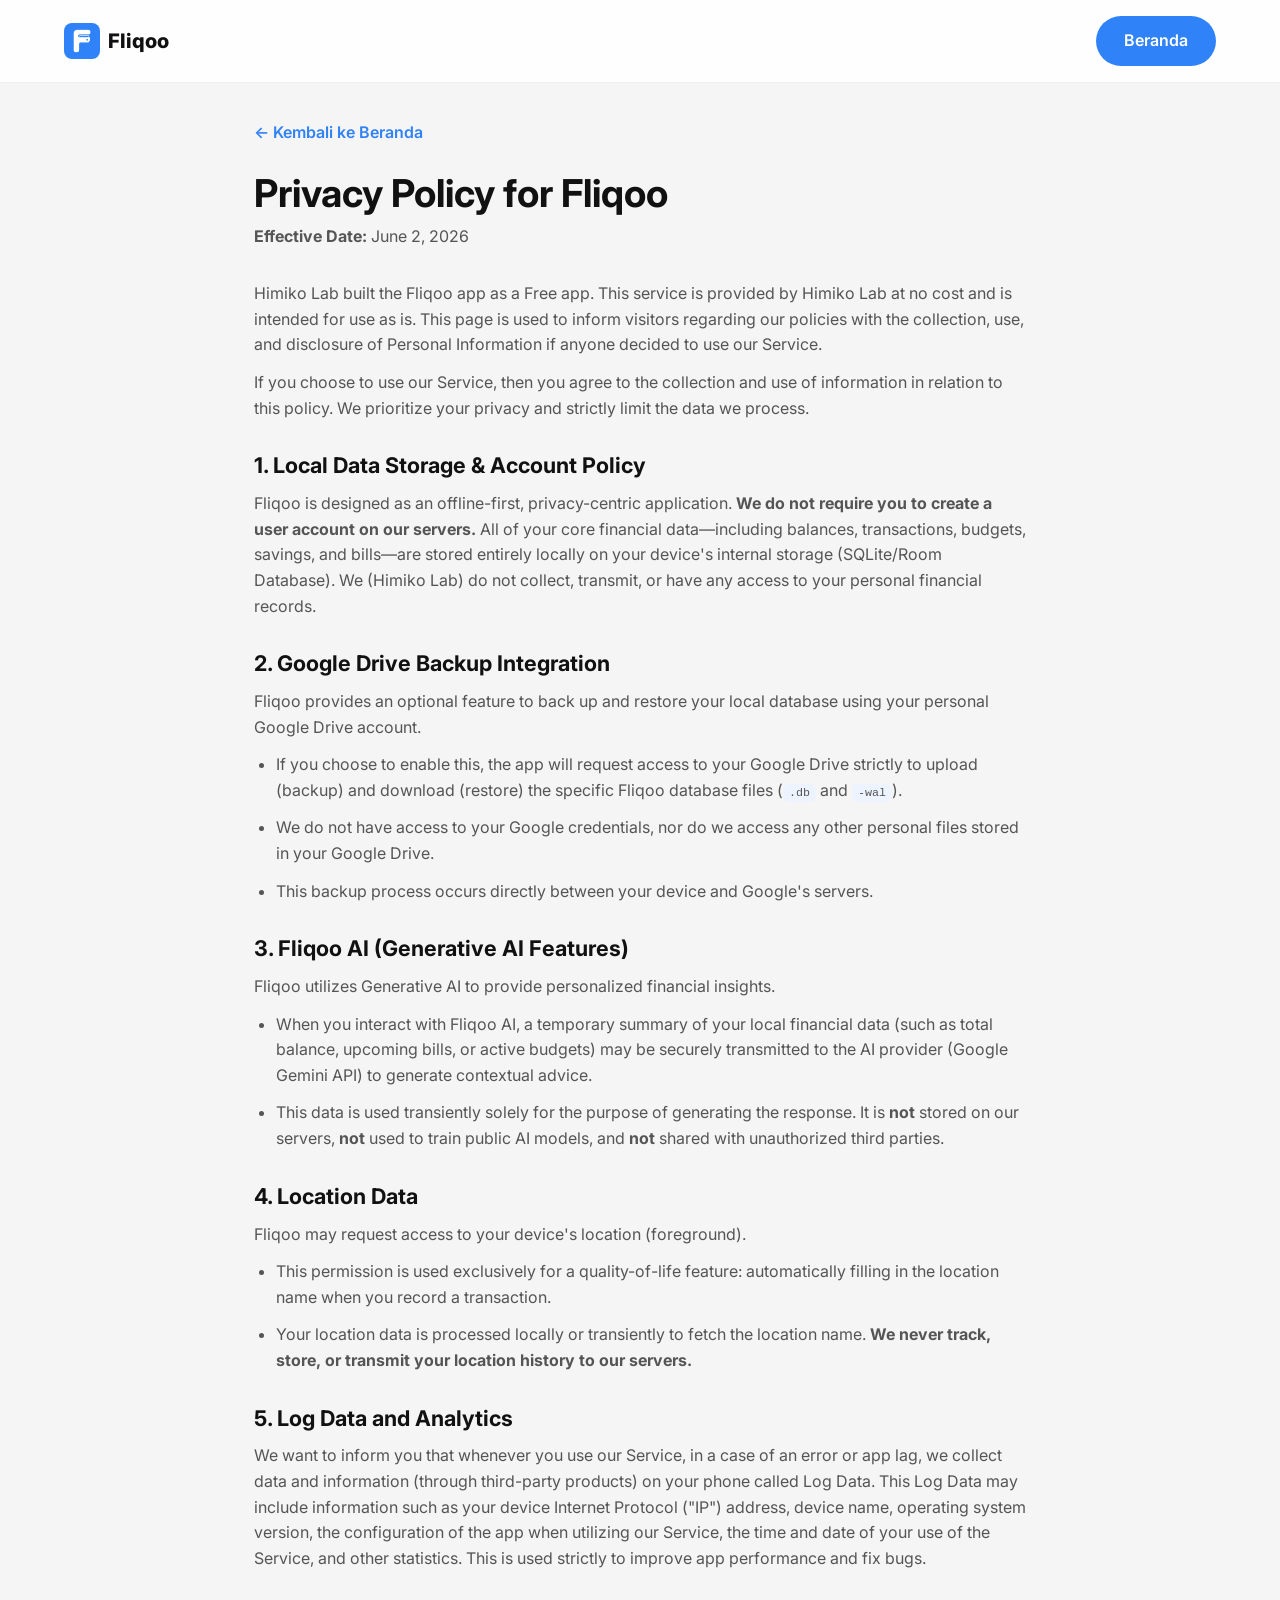
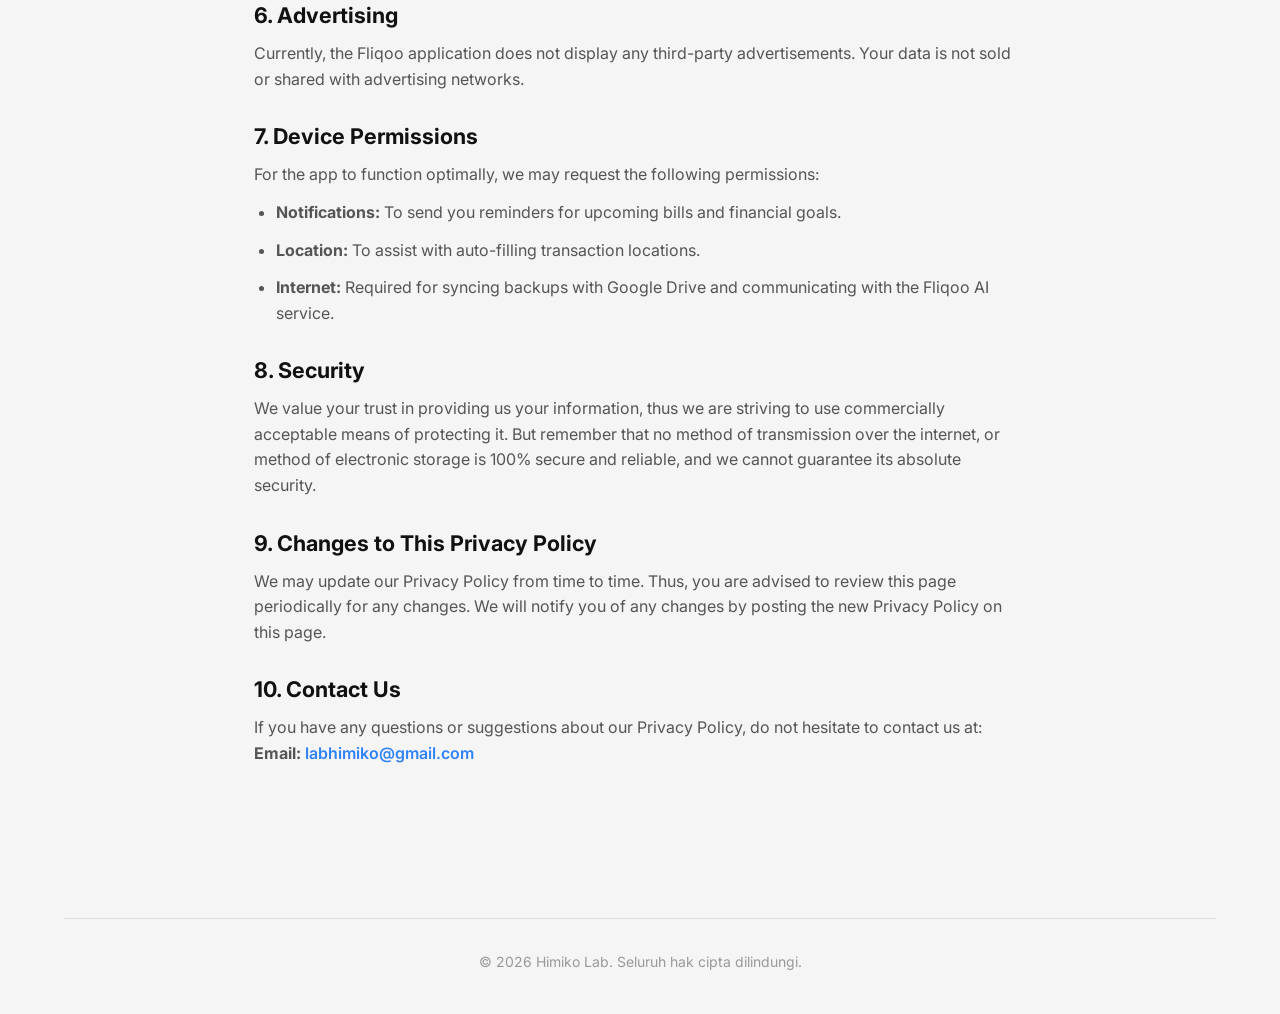
==== privacy-policy.html @ 09b4e748 "SEO: fix Google indexing with robots.txt, canonical, structured data & sitemap - Add robots.txt allo" ====
<!DOCTYPE html>
<html lang="en">

<head>
    <!-- Google tag (gtag.js) -->
    <script async src="https://www.googletagmanager.com/gtag/js?id=G-675ZRJ7CDZ"></script>
    <script>
        window.dataLayer = window.dataLayer || [];
        function gtag() { dataLayer.push(arguments); }
        gtag('js', new Date());
        gtag('config', 'G-675ZRJ7CDZ');
    </script>

    <meta charset="UTF-8">
    <meta name="viewport" content="width=device-width, initial-scale=1.0">
    <meta name="robots" content="index, follow" />

    <title>Privacy Policy - Fliqoo</title>
    <meta name="description"
        content="Privacy Policy for Fliqoo — an offline-first, privacy-centric finance app by Himiko Lab. Learn how your data is stored and protected." />
    <meta name="author" content="Himiko Lab" />

    <link rel="canonical" href="https://fliqoo.himikolab.my.id/privacy-policy.html" />

    <meta property="og:type" content="article" />
    <meta property="og:url" content="https://fliqoo.himikolab.my.id/privacy-policy.html" />
    <meta property="og:title" content="Privacy Policy - Fliqoo" />
    <meta property="og:description"
        content="Privacy Policy for Fliqoo — an offline-first, privacy-centric finance app by Himiko Lab." />
    <meta property="og:image" content="https://fliqoo.himikolab.my.id/assets/images/og-image.png" />

    <link rel="icon" type="image/png" href="assets/images/logo-fliqoo.png">

    <link rel="preconnect" href="https://fonts.googleapis.com">
    <link rel="preconnect" href="https://fonts.gstatic.com" crossorigin>
    <link href="https://fonts.googleapis.com/css2?family=Inter:wght@400;500;600;800&display=swap" rel="stylesheet">

    <link rel="stylesheet" href="css/style.css">
    <style>
        .legal-page {
            max-width: 820px;
            margin: 0 auto;
            padding: 120px 24px 80px;
        }

        .legal-page .back-link {
            display: inline-flex;
            align-items: center;
            gap: 6px;
            color: var(--primary);
            font-weight: 600;
            margin-bottom: 24px;
        }

        .legal-page h1 {
            font-size: 2.4rem;
            margin-bottom: 8px;
        }

        .legal-page .effective-date {
            color: var(--text-muted);
            margin-bottom: 32px;
        }

        .legal-page h2 {
            font-size: 1.35rem;
            margin: 32px 0 12px;
        }

        .legal-page p,
        .legal-page li {
            color: var(--text-muted);
            margin-bottom: 12px;
        }

        .legal-page ul {
            list-style: disc;
            padding-left: 22px;
            margin-bottom: 12px;
        }

        .legal-page code {
            background: var(--card-tint);
            padding: 2px 6px;
            border-radius: 6px;
            font-size: 0.9em;
        }

        .legal-page a {
            color: var(--primary);
            font-weight: 600;
        }
    </style>
</head>

<body>

    <nav class="navbar" id="navbar">
        <div class="container nav-container">
            <a href="/" class="logo">
                <img src="assets/images/logo-fliqoo.png" alt="Logo Fliqoo" class="brand-logo">
                Fliqoo
            </a>
            <div class="nav-right">
                <a href="/" class="btn btn-primary">Beranda</a>
            </div>
        </div>
    </nav>

    <main class="legal-page">
        <a href="/" class="back-link">← Kembali ke Beranda</a>

        <h1>Privacy Policy for Fliqoo</h1>
        <p class="effective-date"><strong>Effective Date:</strong> June 2, 2026</p>

        <p>Himiko Lab built the Fliqoo app as a Free app. This service is provided by Himiko Lab at no cost and is
            intended for use as is. This page is used to inform visitors regarding our policies with the collection,
            use, and disclosure of Personal Information if anyone decided to use our Service.</p>

        <p>If you choose to use our Service, then you agree to the collection and use of information in relation to this
            policy. We prioritize your privacy and strictly limit the data we process.</p>

        <h2>1. Local Data Storage &amp; Account Policy</h2>
        <p>Fliqoo is designed as an offline-first, privacy-centric application. <strong>We do not require you to create a
                user account on our servers.</strong> All of your core financial data—including balances, transactions,
            budgets, savings, and bills—are stored entirely locally on your device's internal storage (SQLite/Room
            Database). We (Himiko Lab) do not collect, transmit, or have any access to your personal financial records.
        </p>

        <h2>2. Google Drive Backup Integration</h2>
        <p>Fliqoo provides an optional feature to back up and restore your local database using your personal Google
            Drive account.</p>
        <ul>
            <li>If you choose to enable this, the app will request access to your Google Drive strictly to upload
                (backup) and download (restore) the specific Fliqoo database files (<code>.db</code> and
                <code>-wal</code>).</li>
            <li>We do not have access to your Google credentials, nor do we access any other personal files stored in
                your Google Drive.</li>
            <li>This backup process occurs directly between your device and Google's servers.</li>
        </ul>

        <h2>3. Fliqoo AI (Generative AI Features)</h2>
        <p>Fliqoo utilizes Generative AI to provide personalized financial insights.</p>
        <ul>
            <li>When you interact with Fliqoo AI, a temporary summary of your local financial data (such as total
                balance, upcoming bills, or active budgets) may be securely transmitted to the AI provider (Google
                Gemini API) to generate contextual advice.</li>
            <li>This data is used transiently solely for the purpose of generating the response. It is <strong>not</strong>
                stored on our servers, <strong>not</strong> used to train public AI models, and <strong>not</strong>
                shared with unauthorized third parties.</li>
        </ul>

        <h2>4. Location Data</h2>
        <p>Fliqoo may request access to your device's location (foreground).</p>
        <ul>
            <li>This permission is used exclusively for a quality-of-life feature: automatically filling in the location
                name when you record a transaction.</li>
            <li>Your location data is processed locally or transiently to fetch the location name. <strong>We never
                    track, store, or transmit your location history to our servers.</strong></li>
        </ul>

        <h2>5. Log Data and Analytics</h2>
        <p>We want to inform you that whenever you use our Service, in a case of an error or app lag, we collect data and
            information (through third-party products) on your phone called Log Data. This Log Data may include
            information such as your device Internet Protocol ("IP") address, device name, operating system version, the
            configuration of the app when utilizing our Service, the time and date of your use of the Service, and other
            statistics. This is used strictly to improve app performance and fix bugs.</p>

        <h2>6. Advertising</h2>
        <p>Currently, the Fliqoo application does not display any third-party advertisements. Your data is not sold or
            shared with advertising networks.</p>

        <h2>7. Device Permissions</h2>
        <p>For the app to function optimally, we may request the following permissions:</p>
        <ul>
            <li><strong>Notifications:</strong> To send you reminders for upcoming bills and financial goals.</li>
            <li><strong>Location:</strong> To assist with auto-filling transaction locations.</li>
            <li><strong>Internet:</strong> Required for syncing backups with Google Drive and communicating with the
                Fliqoo AI service.</li>
        </ul>

        <h2>8. Security</h2>
        <p>We value your trust in providing us your information, thus we are striving to use commercially acceptable
            means of protecting it. But remember that no method of transmission over the internet, or method of
            electronic storage is 100% secure and reliable, and we cannot guarantee its absolute security.</p>

        <h2>9. Changes to This Privacy Policy</h2>
        <p>We may update our Privacy Policy from time to time. Thus, you are advised to review this page periodically for
            any changes. We will notify you of any changes by posting the new Privacy Policy on this page.</p>

        <h2>10. Contact Us</h2>
        <p>If you have any questions or suggestions about our Privacy Policy, do not hesitate to contact us at:<br>
            <strong>Email:</strong> <a href="mailto:labhimiko@gmail.com">labhimiko@gmail.com</a></p>
    </main>

    <footer class="footer">
        <div class="container">
            <div class="footer-bottom">
                © 2026 Himiko Lab. Seluruh hak cipta dilindungi.
            </div>
        </div>
    </footer>

</body>

</html>
---- css/style.css ----
:root {
    --bg-color: #F5F5F5;
    --card-bg: #FFFFFF;
    --primary: #3082f9;
    --primary-hover: #2571e8;
    --secondary: #0d2d6e;
    --text-main: #111111;
    --text-muted: #555555;
    --card-radius: 20px;
    --btn-radius: 999px;
    --font-family: 'Inter', sans-serif;
    --shadow: 0 10px 30px rgba(0, 0, 0, 0.05);
    --shadow-hover: 0 15px 40px rgba(0, 0, 0, 0.08);
    --card-tint: #eef4ff;
}

* {
    margin: 0;
    padding: 0;
    box-sizing: border-box;
}

html,
body {
    font-family: var(--font-family);
    background-color: var(--bg-color);
    color: var(--text-main);
    line-height: 1.6;
    overflow-x: hidden;
    width: 100%;
    /* Tambahan agar lebar tidak menjebol layar */
    position: relative;
    /* Menjaga elemen agar tidak keluar jalur */
}

a {
    text-decoration: none;
    color: inherit;
}

ul {
    list-style: none;
}

.container {
    max-width: 1200px;
    margin: 0 auto;
    padding: 0 24px;
}

/* Typography */
h1,
h2,
h3,
h4 {
    color: var(--text-main);
    line-height: 1.2;
}

.highlight {
    color: var(--primary);
}

/* Buttons */
.btn {
    display: inline-flex;
    align-items: center;
    justify-content: center;
    padding: 12px 28px;
    border-radius: var(--btn-radius);
    font-weight: 600;
    transition: all 0.3s ease;
    cursor: pointer;
    border: none;
    font-size: 16px;
}

.btn-primary {
    background-color: var(--primary);
    color: #ffffff;
}

.btn-primary:hover {
    background-color: var(--primary-hover);
    transform: translateY(-2px);
}

.btn-outline {
    background-color: transparent;
    border: 2px solid var(--text-main);
    color: var(--text-main);
}

.btn-outline:hover {
    background-color: var(--text-main);
    color: var(--card-bg);
}

.badge {
    display: inline-block;
    padding: 6px 16px;
    background-color: var(--primary);
    color: #ffffff;
    border-radius: var(--btn-radius);
    font-weight: 600;
    font-size: 14px;
    margin-bottom: 16px;
}

.tag-pill {
    display: inline-block;
    padding: 8px 16px;
    border: 1px solid #ddd;
    border-radius: var(--btn-radius);
    font-size: 14px;
    color: var(--text-muted);
    margin-right: 8px;
    margin-bottom: 8px;
    background: var(--card-bg);
}

/* Navbar */
.navbar {
    position: fixed;
    top: 0;
    left: 0;
    width: 100%;
    background-color: rgba(255, 255, 255, 0.9);
    backdrop-filter: blur(10px);
    z-index: 1000;
    padding: 16px 0;
    transition: all 0.3s ease;
    border-bottom: 1px solid rgba(0, 0, 0, 0.05);
}

.nav-container {
    display: flex;
    justify-content: space-between;
    align-items: center;
}

.logo {
    font-size: 20px;
    font-weight: 800;
    display: flex;
    align-items: center;
    gap: 8px;
}

.logo-icon {
    background-color: var(--primary);
    color: #ffffff;
    width: 36px;
    height: 36px;
    border-radius: 8px;
    display: flex;
    align-items: center;
    justify-content: center;
    font-weight: 800;
    font-size: 18px;
}

.nav-links {
    display: flex;
    gap: 32px;
    font-weight: 600;
}

.nav-links a {
    color: var(--text-muted);
    transition: color 0.3s;
}

.nav-links a:hover {
    color: var(--text-main);
}

.nav-right {
    display: flex;
    align-items: center;
    gap: 20px;
}

.login-link {
    font-weight: 600;
}

.hamburger {
    display: none;
    background: none;
    border: none;
    font-size: 24px;
    cursor: pointer;
    color: var(--text-main);
}

/* Hero Section */
.hero {
    padding: 160px 0 80px;
    min-height: 100vh;
    display: flex;
    align-items: center;
}

.hero-grid {
    display: grid;
    grid-template-columns: 1fr 1fr;
    gap: 60px;
    align-items: center;
}

.hero-content h1 {
    font-size: 64px;
    font-weight: 800;
    margin-bottom: 24px;
    letter-spacing: -1px;
}

.hero-content p {
    font-size: 18px;
    color: var(--text-muted);
    margin-bottom: 32px;
    max-width: 90%;
}

.hero-actions {
    display: flex;
    gap: 16px;
    margin-bottom: 40px;
    align-items: center;
    flex-wrap: wrap;
}

.hero-visuals {
    position: relative;
    height: 500px;
    display: flex;
    justify-content: center;
    align-items: center;
}

#img-hero-mockup {
    width: 320px;
    /* Kembali ke ukuran asli agar pas di PC */
    max-width: 100%;
    /* Menjaga agar tidak menjebol layar HP jika layarnya sangat kecil */
    height: auto;
    object-fit: contain;
    display: block;
    margin: 0 auto;
    background-color: transparent !important;
    border: none;
    outline: none;
    box-shadow: none !important;
    filter: drop-shadow(0 20px 40px rgba(0, 0, 0, 0.12));
    border-radius: 30px;
    animation: float 6s ease-in-out infinite;

}

/* CSS Mockup Cards */
.mockup-card {
    background: var(--card-bg);
    border-radius: var(--card-radius);
    box-shadow: var(--shadow);
    padding: 24px;
    position: absolute;
    animation: float 6s ease-in-out infinite;
    border: 1px solid rgba(0, 0, 0, 0.05);
}

.card-wallet {
    width: 320px;
    top: 40px;
    right: 40px;
    z-index: 3;
    animation-delay: 0s;
}

.card-stats {
    width: 240px;
    top: 240px;
    right: -20px;
    z-index: 2;
    animation-delay: 1s;
}

.card-tx {
    width: 280px;
    top: -20px;
    right: 180px;
    z-index: 1;
    animation-delay: 2s;
    opacity: 0.9;
}

@keyframes float {
    0% {
        transform: translateY(0px) rotate(0deg);
    }

    50% {
        transform: translateY(-15px) rotate(1deg);
    }

    100% {
        transform: translateY(0px) rotate(0deg);
    }
}

/* Mockup Internals */
.mock-header {
    display: flex;
    justify-content: space-between;
    margin-bottom: 20px;
    color: var(--text-muted);
    font-size: 14px;
}

.mock-balance {
    font-size: 32px;
    font-weight: 800;
    margin-bottom: 8px;
}

.mock-subtitle {
    color: var(--secondary);
    font-weight: 600;
    font-size: 14px;
    margin-bottom: 24px;
}

.mock-bars {
    display: flex;
    align-items: flex-end;
    gap: 12px;
    height: 80px;
    margin-top: 16px;
}

.mock-bar {
    flex: 1;
    background: #eee;
    border-radius: 4px;
    position: relative;
}

.mock-bar-fill {
    position: absolute;
    bottom: 0;
    width: 100%;
    background: var(--primary);
    border-radius: 4px;
}

.mock-tx-item {
    display: flex;
    align-items: center;
    gap: 16px;
}

.mock-icon {
    width: 48px;
    height: 48px;
    border-radius: 12px;
    background: var(--card-tint);
    display: flex;
    align-items: center;
    justify-content: center;
    font-size: 24px;
}

.mock-tx-details h4 {
    font-size: 16px;
    margin-bottom: 4px;
}

.mock-tx-details p {
    font-size: 12px;
    color: var(--text-muted);
}

.mock-amount {
    margin-left: auto;
    font-weight: 800;
    color: var(--text-main);
}



/* Features Section */
.features {
    padding: 120px 0;
}

.features-header {
    display: flex;
    justify-content: space-between;
    align-items: flex-start;
    margin-bottom: 60px;
}

.features-title-area {
    max-width: 700px;
}

.features h2 {
    font-size: 40px;
    font-weight: 800;
}

.features-subtitle {
    color: var(--text-muted);
    font-weight: 600;
    margin-top: 16px;
}

.features-grid {
    display: grid;
    grid-template-columns: repeat(3, 1fr);
    gap: 24px;
}

.feature-card {
    background: var(--card-tint);
    border-radius: var(--card-radius);
    padding: 32px;
    transition: all 0.3s ease;
}

.feature-card:hover {
    transform: translateY(-5px);
    box-shadow: var(--shadow);
}

.feature-card.featured-2 {
    grid-column: span 2;
    background: #dce9ff;
    /* Slightly stronger tint for featured */
}

.feature-card.featured-3 {
    grid-column: span 3;
    background: #dce9ff;
}

.feature-icon {
    font-size: 32px;
    margin-bottom: 20px;
    display: inline-block;
}

.feature-card h3 {
    font-size: 20px;
    margin-bottom: 12px;
}

.feature-card p {
    color: var(--text-muted);
    font-size: 15px;
}

/* How It Works Section */
.how-it-works {
    background-color: var(--primary);
    padding: 120px 0;
    color: #ffffff;
}

.hiw-grid {
    display: grid;
    grid-template-columns: 1fr 1fr;
    gap: 80px;
    align-items: center;
}

.hiw-mockup {
    background: #1A1A1A;
    /* Dark mockup per instructions */
    border-radius: var(--card-radius);
    padding: 32px;
    color: white;
    box-shadow: 0 20px 50px rgba(0, 0, 0, 0.15);
    position: relative;
    overflow: hidden;
}

.hiw-mockup::before {
    content: '';
    position: absolute;
    top: 0;
    left: 0;
    right: 0;
    height: 6px;
    background: linear-gradient(90deg, #2571e8, #5ba3ff);
}

.dark-card-title {
    color: #999;
    font-size: 14px;
    margin-bottom: 8px;
}

.dark-card-balance {
    font-size: 40px;
    font-weight: 800;
    margin-bottom: 32px;
}

.wallet-sources {
    display: flex;
    gap: 16px;
    margin-bottom: 32px;
}

.wallet-source {
    flex: 1;
    background: #2A2A2A;
    padding: 16px;
    border-radius: 12px;
    text-align: center;
    font-size: 14px;
    font-weight: 600;
}

.wallet-source span {
    display: block;
    margin-bottom: 8px;
    font-size: 20px;
}

.dark-actions {
    display: flex;
    gap: 12px;
}

.dark-btn {
    flex: 1;
    padding: 12px;
    border-radius: 8px;
    border: none;
    font-weight: 600;
    cursor: pointer;
}

.dark-btn.primary {
    background: var(--primary);
    color: #ffffff;
}

.dark-btn.secondary {
    background: #2A2A2A;
    color: white;
}

.hiw-content h2 {
    font-size: 48px;
    font-weight: 800;
    margin-bottom: 40px;
    color: #ffffff;
}

.step {
    display: flex;
    gap: 20px;
    margin-bottom: 32px;
}

.step-icon {
    width: 48px;
    height: 48px;
    background: var(--card-bg);
    border-radius: 50%;
    display: flex;
    align-items: center;
    justify-content: center;
    font-size: 24px;
    flex-shrink: 0;
    box-shadow: 0 4px 10px rgba(0, 0, 0, 0.1);
}

.step-text h4 {
    font-size: 20px;
    margin-bottom: 8px;
    color: #ffffff;
}

.step-text p {
    color: rgba(255, 255, 255, 0.8);
    font-weight: 500;
}

/* Performance Section */
.performance {
    padding: 120px 0;
    background: var(--card-bg);
    text-align: center;
}

.performance h2 {
    font-size: 40px;
    margin-bottom: 60px;
}

.perf-grid {
    display: grid;
    grid-template-columns: repeat(3, 1fr);
    gap: 40px;
}

.perf-item {
    padding: 24px;
}

.perf-icon {
    font-size: 48px;
    margin-bottom: 20px;
}

.perf-item h3 {
    font-size: 22px;
    margin-bottom: 12px;
}

.perf-item p {
    color: var(--text-muted);
}

/* Security Section */
.security {
    padding: 120px 0;
}

.sec-grid {
    display: grid;
    grid-template-columns: 1fr 1fr;
    gap: 60px;
    align-items: center;
}

.sec-content h2 {
    font-size: 48px;
    margin-bottom: 32px;
}

.sec-list {
    margin-bottom: 40px;
}

.sec-list li {
    display: flex;
    align-items: flex-start;
    gap: 12px;
    margin-bottom: 20px;
    font-size: 18px;
    color: var(--text-muted);
    font-weight: 500;
}

.security-illustration {
    display: block;
    margin: 0 auto;
    animation: float 6s ease-in-out infinite;
    filter: drop-shadow(0 10px 30px rgba(48, 130, 249, 0.3));
}

/* CTA Section */
.cta {
    padding: 100px 0;
    text-align: center;
    background: var(--card-bg);
    border-top: 1px solid rgba(0, 0, 0, 0.05);
    border-bottom: 1px solid rgba(0, 0, 0, 0.05);
}

.cta h2 {
    font-size: 48px;
    margin-bottom: 16px;
}

.cta p {
    font-size: 20px;
    color: var(--text-muted);
    margin-bottom: 40px;
}

.cta .btn {
    font-size: 18px;
    padding: 16px 40px;
    margin-bottom: 24px;
}

.cta-meta {
    color: #999;
    font-size: 14px;
}

/* Footer */
.footer {
    background: var(--bg-color);
    padding: 60px 0 40px;
    text-align: center;
}

.footer-logo {
    font-size: 24px;
    font-weight: 800;
    display: inline-flex;
    align-items: center;
    gap: 8px;
    margin-bottom: 16px;
}

.footer-tagline {
    color: var(--text-muted);
    margin-bottom: 32px;
}

.footer-links {
    display: flex;
    justify-content: center;
    gap: 32px;
    margin-bottom: 32px;
    flex-wrap: wrap;
}

.footer-links a {
    color: var(--text-main);
    font-weight: 600;
}

.footer-bottom {
    color: #999;
    font-size: 14px;
    padding-top: 32px;
    border-top: 1px solid rgba(0, 0, 0, 0.1);
}

/* Responsive Design */
@media (max-width: 992px) {

    .hero-grid,
    .hiw-grid,
    .sec-grid {
        grid-template-columns: 1fr;
        gap: 40px;
    }

    .hero-content {
        text-align: center;
    }

    .hero-content h1 {
        font-size: 48px;
    }

    .hero-content p {
        margin: 0 auto 32px;
    }

    .hero-actions {
        justify-content: center;
    }

    .hero-visuals {
        display: flex;
        justify-content: center;
        align-items: center;
        width: 100%;
        height: auto;
        margin-top: 40px;
        padding: 25px 0;
        /* INI KUNCINYA: Ruang bernapas 25px di atas dan bawah untuk animasi */
        overflow: hidden;
        /* Sekarang aman dipertahankan karena sudah ada ruang */
    }

    /* Penyesuaian gambar khusus untuk mobile */
    #img-hero-mockup {
        width: 100%;
        max-width: 320px;
        box-shadow: none !important;
        background-color: transparent !important;

        /* Tambahkan 2 baris ini untuk membunuh kotak hantu */
        filter: none !important;
        border-radius: 0 !important;
    }

    /* Hide complex visuals on mobile for simplicity */

    .features-grid,
    .perf-grid {
        grid-template-columns: 1fr;
    }

    .feature-card.featured-2,
    .feature-card.featured-3 {
        grid-column: span 1;
    }

    .features-header {
        flex-direction: column;
        gap: 16px;
    }
}

@media (max-width: 768px) {

    .nav-links,
    .nav-right {
        display: none;
    }

    .hamburger {
        display: block;
    }

    .hero-content h1 {
        font-size: 40px;
    }

    .how-it-works {
        padding: 60px 0;
    }

    .hiw-content h2,
    .sec-content h2,
    .cta h2 {
        font-size: 32px;
    }

    /* Mobile Menu Active State */
    .nav-active .nav-links {
        display: flex;
        flex-direction: column;
        position: absolute;
        top: 70px;
        left: 0;
        width: 100%;
        background: white;
        padding: 24px;
        box-shadow: 0 10px 20px rgba(0, 0, 0, 0.1);
        text-align: center;
    }

    .nav-active .nav-right {
        display: flex;
        position: absolute;
        top: 250px;
        left: 0;
        width: 100%;
        background: white;
        padding: 24px;
        justify-content: center;
        box-shadow: 0 10px 20px rgba(0, 0, 0, 0.1);
    }
}

.brand-logo {
    height: 36px;
    /* Tingginya disamakan dengan logo-icon sebelumnya */
    width: auto;
    object-fit: contain;
    border-radius: 8px;
    /* Opsional: Jika logo Anda kotak */
}
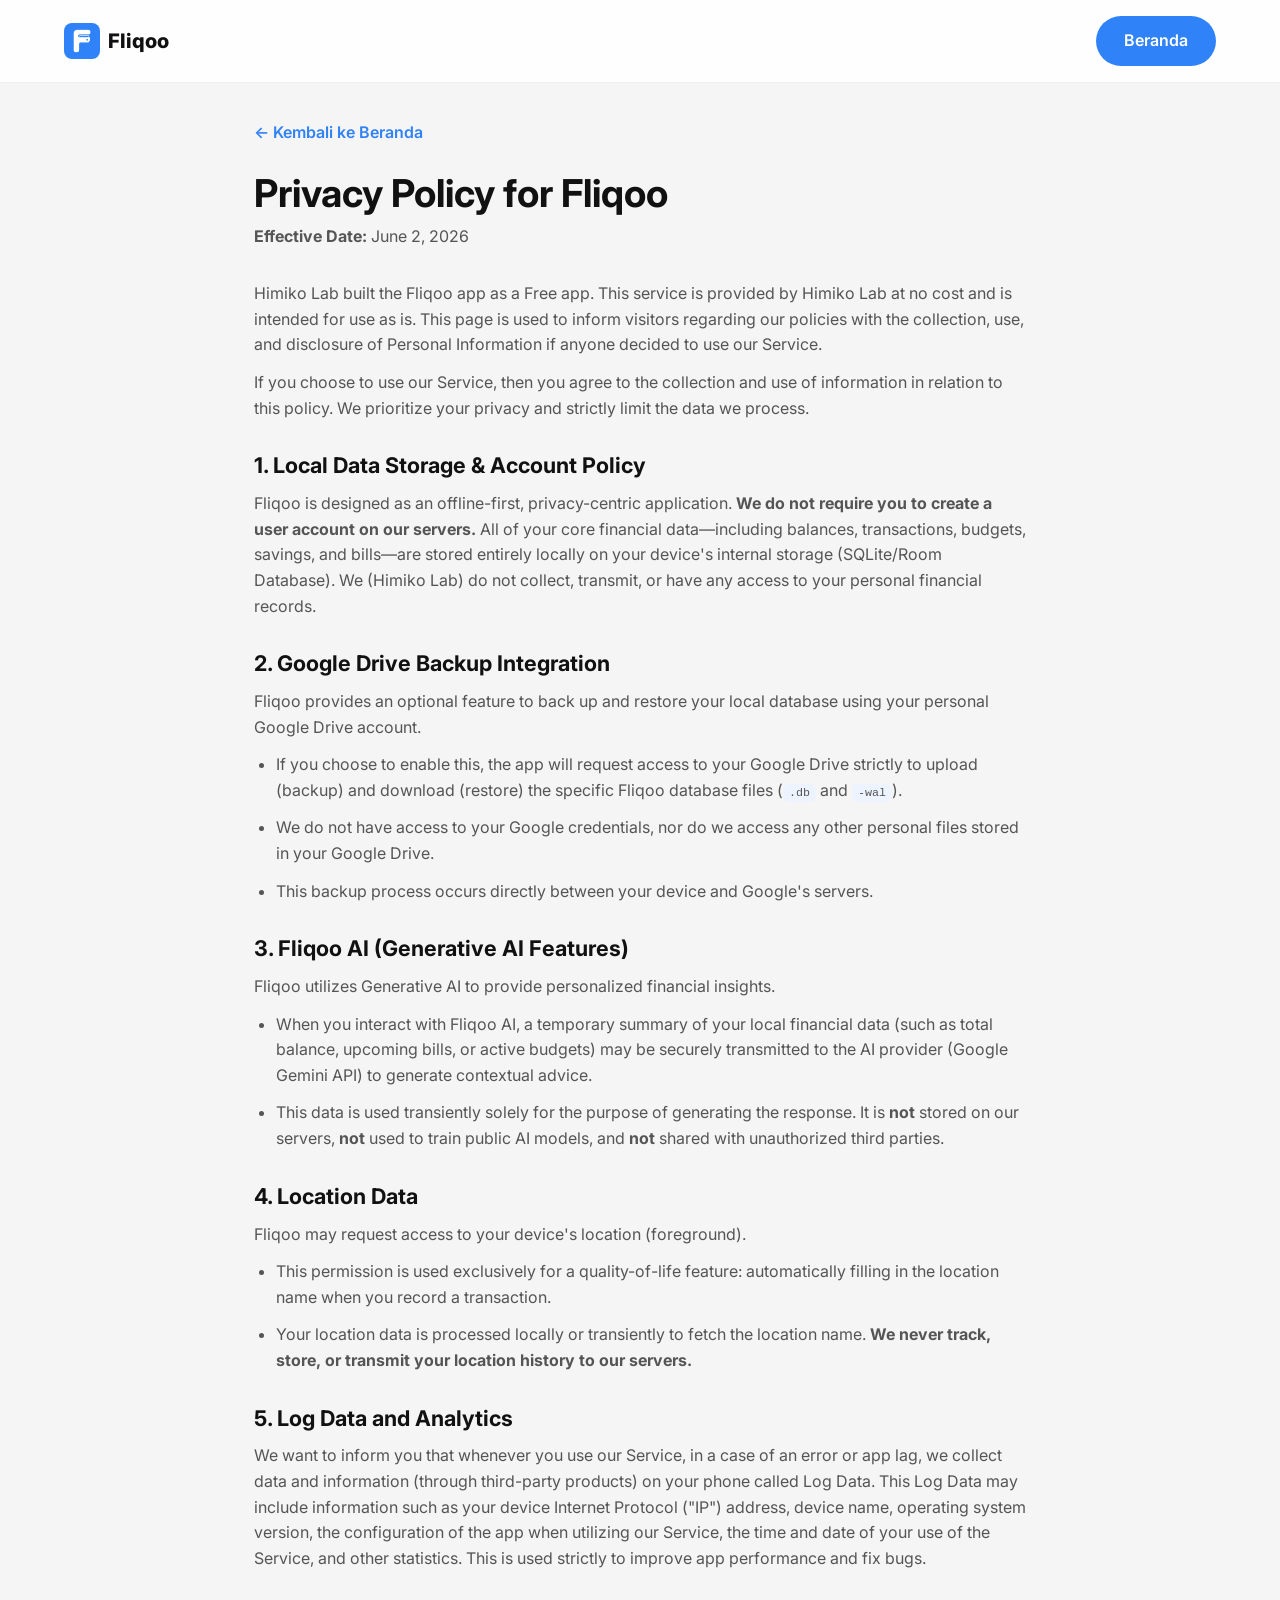
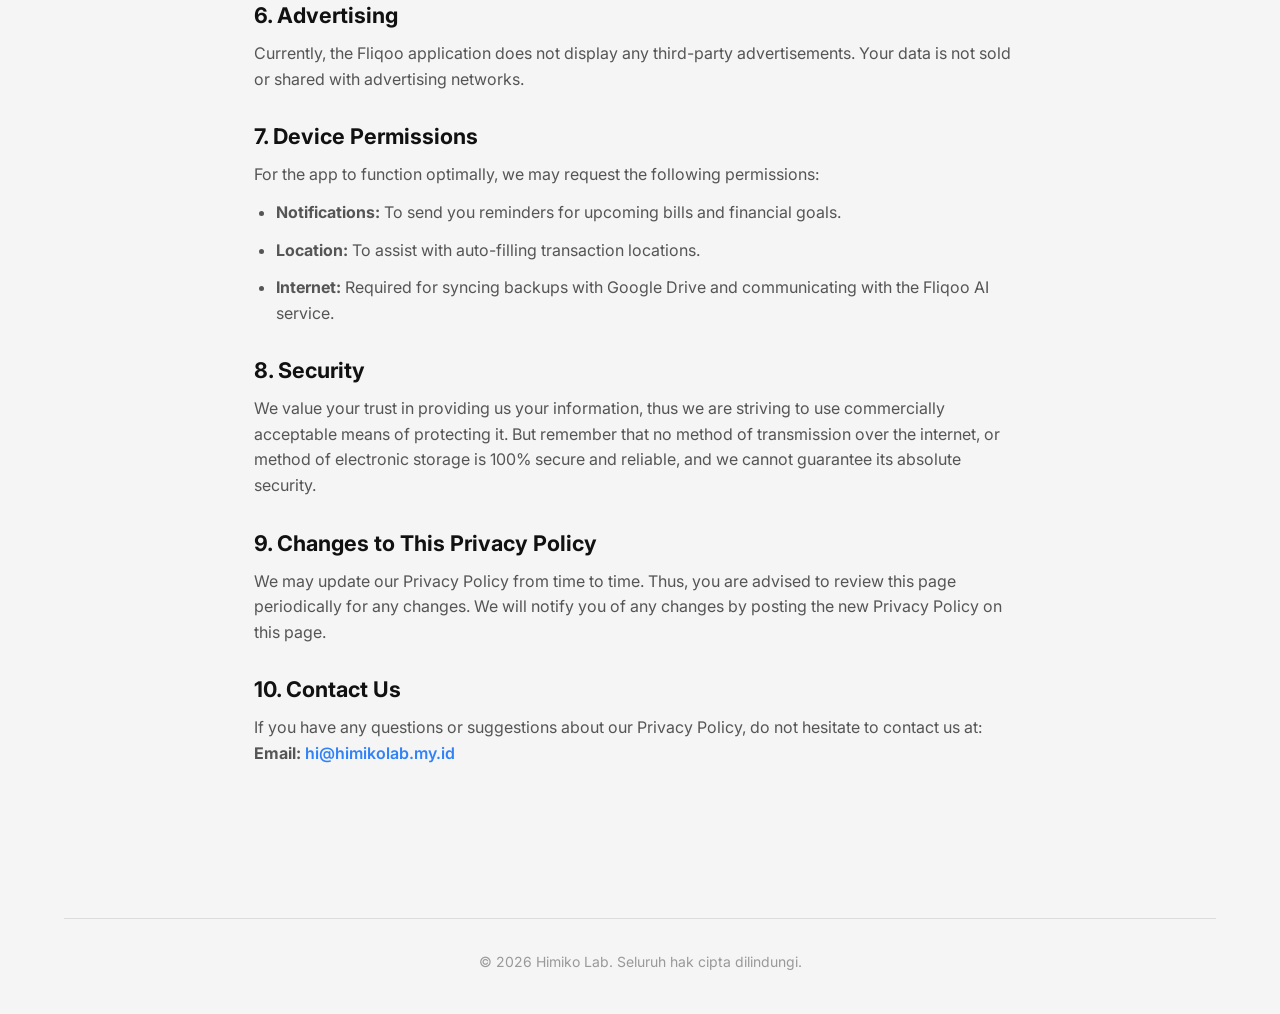
==== commit d2209146: "Update contact email to hi@himikolab.my.id Replace labhimiko@gmail.com across the site: config.js (s" ====
--- a/privacy-policy.html
+++ b/privacy-policy.html
@@ -190,7 +190,7 @@
 
         <h2>10. Contact Us</h2>
         <p>If you have any questions or suggestions about our Privacy Policy, do not hesitate to contact us at:<br>
-            <strong>Email:</strong> <a href="mailto:labhimiko@gmail.com">labhimiko@gmail.com</a></p>
+            <strong>Email:</strong> <a href="mailto:hi@himikolab.my.id">hi@himikolab.my.id</a></p>
     </main>
 
     <footer class="footer">
